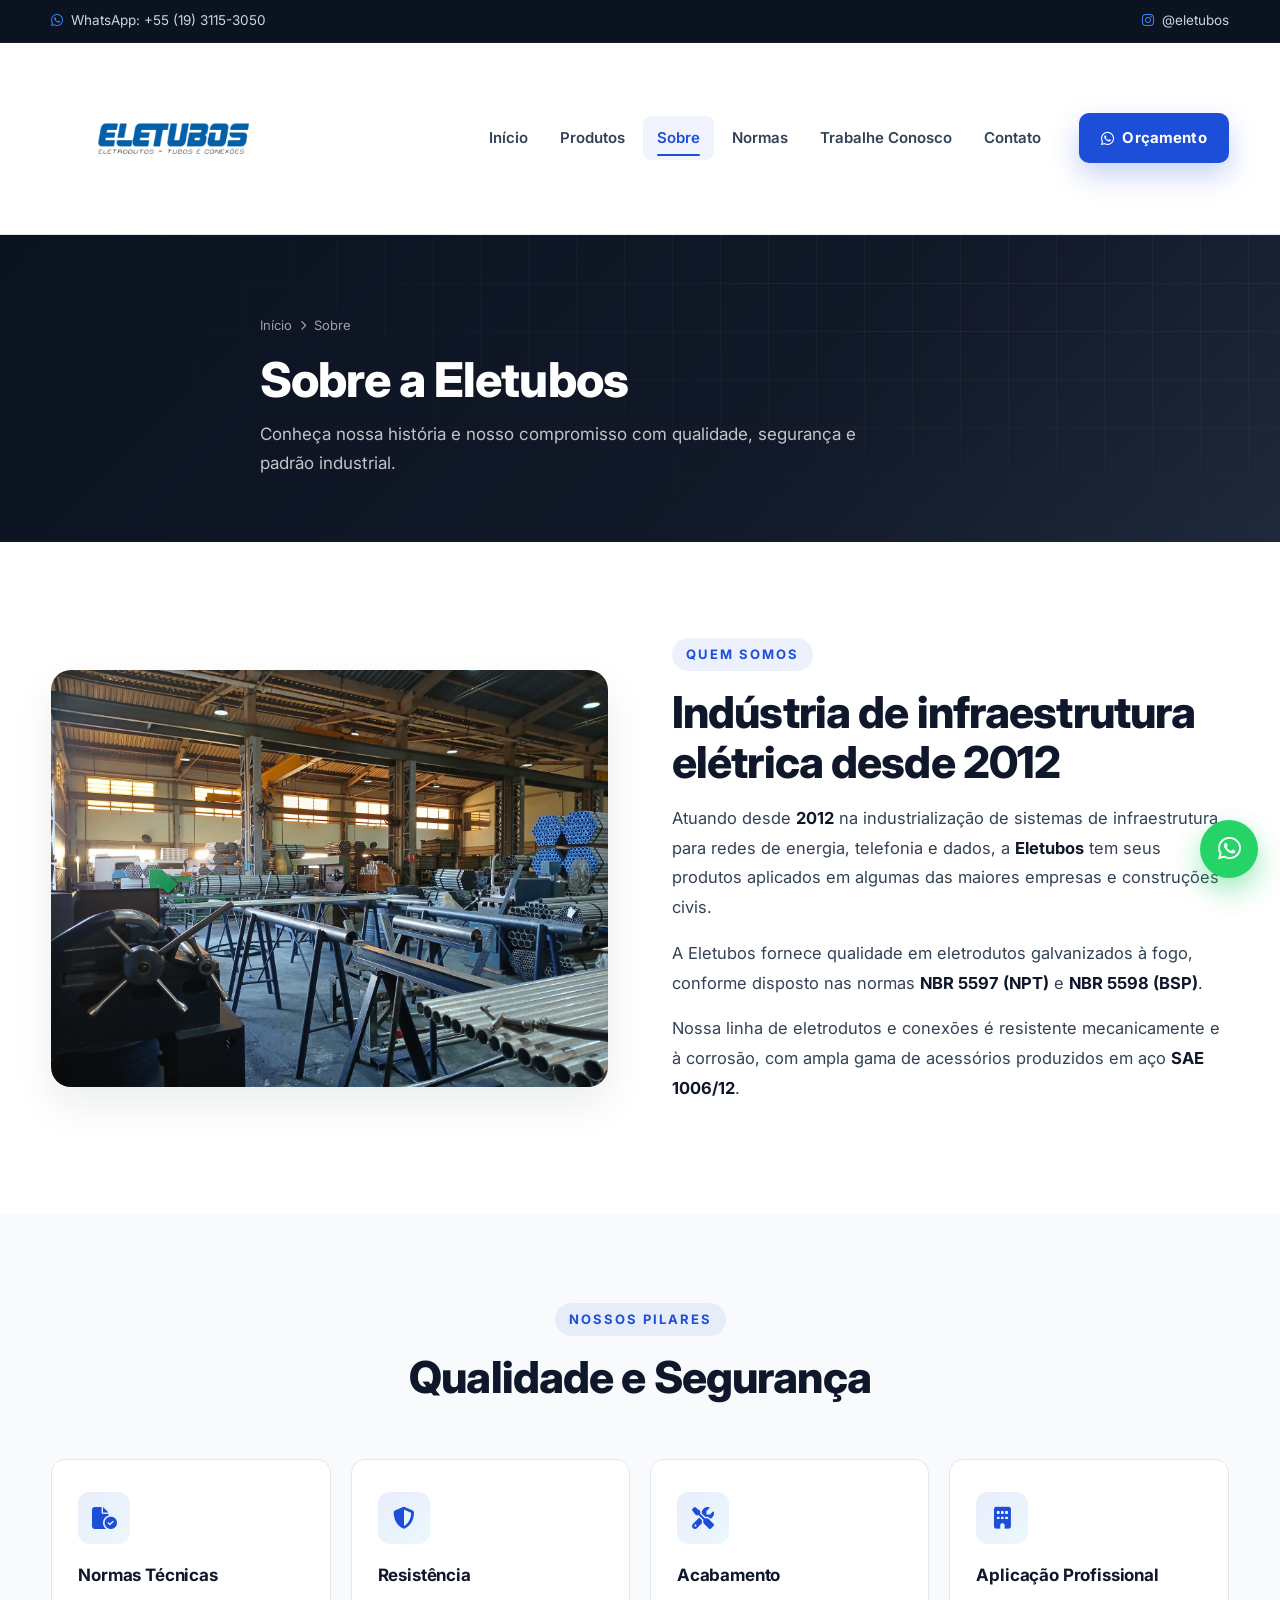
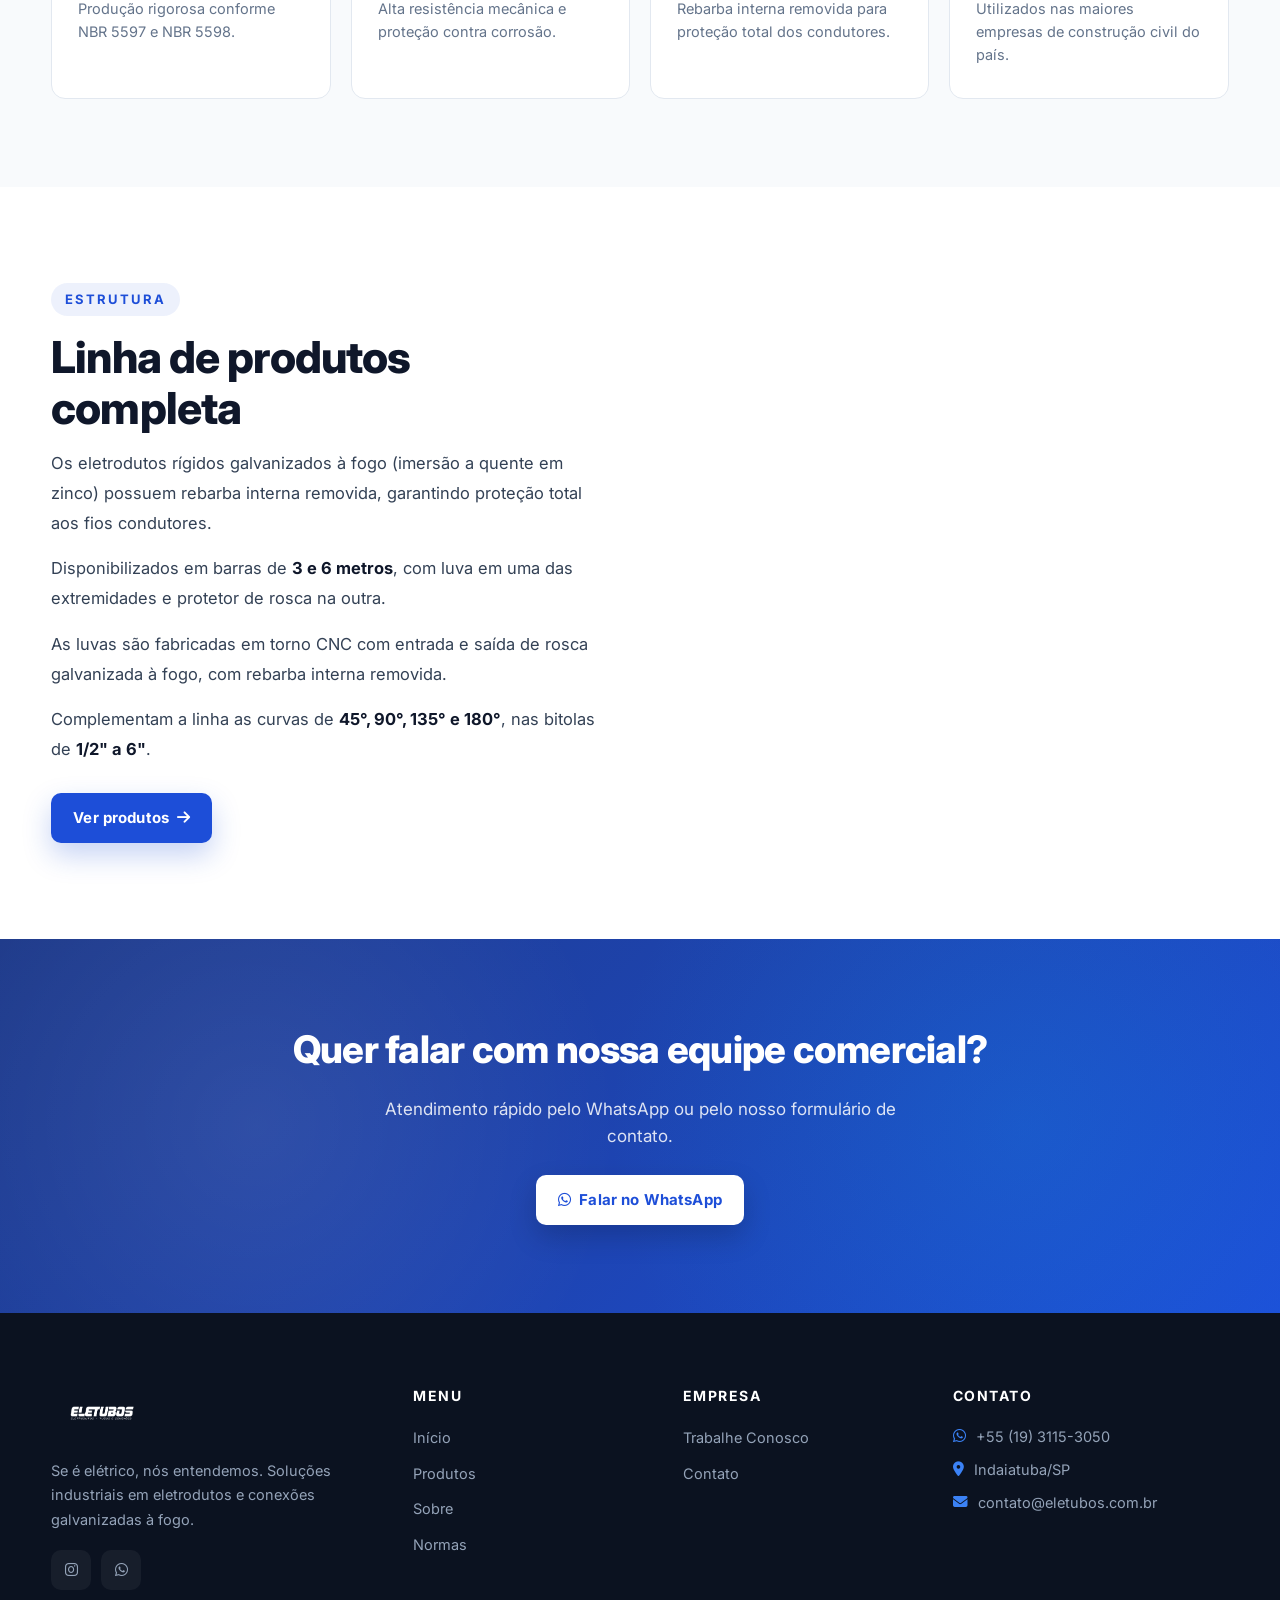
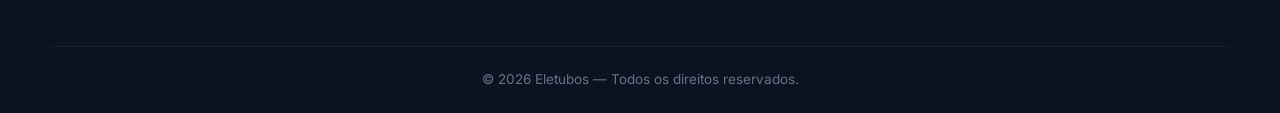
==== sobre.html @ e02f2dc3 "Add files via upload" ====
<!DOCTYPE html>
<html lang="pt-BR">
<head>
  <meta charset="UTF-8" />
  <meta name="viewport" content="width=device-width, initial-scale=1.0" />
  <title>Sobre | Eletubos</title>
  <meta name="description" content="Conheça a história da Eletubos, indústria de eletrodutos galvanizados à fogo desde 2012." />

  <link rel="stylesheet" href="css/style.css" />
  <link rel="stylesheet" href="https://cdnjs.cloudflare.com/ajax/libs/font-awesome/6.5.0/css/all.min.css" />
</head>
<body>

  <div class="top-bar">
    <div class="container top-bar-content">
      <p><i class="fa-brands fa-whatsapp"></i> WhatsApp: +55 (19) 3115-3050</p>
      <a href="https://www.instagram.com/eletubos/" target="_blank" rel="noopener">
        <i class="fa-brands fa-instagram"></i> @eletubos
      </a>
    </div>
  </div>

  <header class="header">
    <div class="container header-content">
      <a href="index.html" class="logo"><img src="img/logo.png" alt="Logo Eletubos" /></a>
      <nav class="nav" id="navMenu">
        <a href="index.html">Início</a>
        <a href="produtos.html">Produtos</a>
        <a href="sobre.html">Sobre</a>
        <a href="normas.html">Normas</a>
        <a href="trabalhe-conosco.html">Trabalhe Conosco</a>
        <a href="contato.html">Contato</a>
      </nav>
      <a class="btn btn-primary header-cta" href="https://wa.me/551931153050" target="_blank" rel="noopener">
        <i class="fa-brands fa-whatsapp"></i> Orçamento
      </a>
      <button class="menu-btn" id="menuBtn" aria-label="Abrir menu">
        <i class="fa-solid fa-bars"></i>
      </button>
    </div>
  </header>

  <section class="page-hero">
    <div class="container page-hero-content">
      <div class="breadcrumb">
        <a href="index.html">Início</a>
        <i class="fa-solid fa-chevron-right" style="font-size:10px;"></i>
        <span>Sobre</span>
      </div>
      <h1>Sobre a Eletubos</h1>
      <p>Conheça nossa história e nosso compromisso com qualidade, segurança e padrão industrial.</p>
    </div>
  </section>

  <section class="about">
    <div class="container">
      <div class="about-content">
        <div class="about-image fade-in">
          <img src="img/sobre.jpg" alt="Eletubos - Indústria de eletrodutos galvanizados" />
        </div>

        <div class="about-text fade-in">
          <span class="section-eyebrow">Quem somos</span>
          <h2 class="section-title">Indústria de infraestrutura elétrica desde 2012</h2>

          <p>
            Atuando desde <strong>2012</strong> na industrialização de sistemas de infraestrutura
            para redes de energia, telefonia e dados, a <strong>Eletubos</strong> tem seus produtos
            aplicados em algumas das maiores empresas e construções civis.
          </p>

          <p>
            A Eletubos fornece qualidade em eletrodutos galvanizados à fogo, conforme disposto
            nas normas <strong>NBR 5597 (NPT)</strong> e <strong>NBR 5598 (BSP)</strong>.
          </p>

          <p>
            Nossa linha de eletrodutos e conexões é resistente mecanicamente e à corrosão, com
            ampla gama de acessórios produzidos em aço <strong>SAE 1006/12</strong>.
          </p>
        </div>
      </div>
    </div>
  </section>

  <section class="features" style="background: var(--bg-soft);">
    <div class="container">
      <div class="section-header fade-in">
        <span class="section-eyebrow">Nossos pilares</span>
        <h2 class="section-title">Qualidade e Segurança</h2>
      </div>

      <div class="features-grid">
        <div class="feature-card fade-in">
          <div class="feature-icon"><i class="fa-solid fa-file-circle-check"></i></div>
          <h3>Normas Técnicas</h3>
          <p>Produção rigorosa conforme NBR 5597 e NBR 5598.</p>
        </div>
        <div class="feature-card fade-in">
          <div class="feature-icon"><i class="fa-solid fa-shield-halved"></i></div>
          <h3>Resistência</h3>
          <p>Alta resistência mecânica e proteção contra corrosão.</p>
        </div>
        <div class="feature-card fade-in">
          <div class="feature-icon"><i class="fa-solid fa-screwdriver-wrench"></i></div>
          <h3>Acabamento</h3>
          <p>Rebarba interna removida para proteção total dos condutores.</p>
        </div>
        <div class="feature-card fade-in">
          <div class="feature-icon"><i class="fa-solid fa-building"></i></div>
          <h3>Aplicação Profissional</h3>
          <p>Utilizados nas maiores empresas de construção civil do país.</p>
        </div>
      </div>
    </div>
  </section>

  <section class="about">
    <div class="container">
      <div class="about-content reverse-mobile">
        <div class="about-text fade-in">
          <span class="section-eyebrow">Estrutura</span>
          <h2 class="section-title">Linha de produtos completa</h2>

          <p>
            Os eletrodutos rígidos galvanizados à fogo (imersão a quente em zinco) possuem
            rebarba interna removida, garantindo proteção total aos fios condutores.
          </p>

          <p>
            Disponibilizados em barras de <strong>3 e 6 metros</strong>, com luva em uma das
            extremidades e protetor de rosca na outra.
          </p>

          <p>
            As luvas são fabricadas em torno CNC com entrada e saída de rosca galvanizada à fogo,
            com rebarba interna removida.
          </p>

          <p>
            Complementam a linha as curvas de <strong>45°, 90°, 135° e 180°</strong>,
            nas bitolas de <strong>1/2" a 6"</strong>.
          </p>

          <a href="produtos.html" class="btn btn-primary">
            Ver produtos <i class="fa-solid fa-arrow-right"></i>
          </a>
        </div>

      </div>
    </div>
  </section>

  <section class="cta">
    <div class="container cta-content">
      <h2>Quer falar com nossa equipe comercial?</h2>
      <p>Atendimento rápido pelo WhatsApp ou pelo nosso formulário de contato.</p>
      <div class="cta-buttons">
        <a href="https://wa.me/551931153050" target="_blank" rel="noopener" class="btn btn-light">
          <i class="fa-brands fa-whatsapp"></i> Falar no WhatsApp
        </a>
      </div>
    </div>
  </section>

  <footer class="footer">
    <div class="container">
      <div class="footer-grid">
        <div class="footer-brand">
          <img src="img/logo.png" alt="Eletubos" class="footer-logo" />
          <p>Se é elétrico, nós entendemos. Soluções industriais em eletrodutos e conexões galvanizadas à fogo.</p>
          <div class="footer-socials">
            <a href="https://www.instagram.com/eletubos/" target="_blank" rel="noopener" aria-label="Instagram"><i class="fa-brands fa-instagram"></i></a>
            <a href="https://wa.me/551931153050" target="_blank" rel="noopener" aria-label="WhatsApp"><i class="fa-brands fa-whatsapp"></i></a>
          </div>
        </div>
        <div>
          <h3>Menu</h3>
          <ul>
            <li><a href="index.html">Início</a></li>
            <li><a href="produtos.html">Produtos</a></li>
            <li><a href="sobre.html">Sobre</a></li>
            <li><a href="normas.html">Normas</a></li>
          </ul>
        </div>
        <div>
          <h3>Empresa</h3>
          <ul>
            <li><a href="trabalhe-conosco.html">Trabalhe Conosco</a></li>
            <li><a href="contato.html">Contato</a></li>
          </ul>
        </div>
        <div>
          <h3>Contato</h3>
          <ul class="footer-contact-list">
            <li><i class="fa-brands fa-whatsapp"></i> +55 (19) 3115-3050</li>
            <li><i class="fa-solid fa-location-dot"></i> Indaiatuba/SP</li>
            <li><i class="fa-solid fa-envelope"></i> contato@eletubos.com.br</li>
          </ul>
        </div>
      </div>
      <div class="footer-bottom">© 2026 Eletubos — Todos os direitos reservados.</div>
    </div>
  </footer>

  <a href="https://wa.me/551931153050" target="_blank" rel="noopener" class="whatsapp-float" aria-label="WhatsApp">
    <i class="fa-brands fa-whatsapp"></i>
  </a>

  <script src="js/script.js"></script>
</body>
</html>
---- css/style.css ----
/* ===========================================================
   ELETUBOS — Industrial Moderno
   Paleta: azul profundo + cinza escuro + branco off
   Tipografia: Inter (limpa, moderna, industrial)
=========================================================== */

@import url("https://fonts.googleapis.com/css2?family=Inter:wght@400;500;600;700;800;900&display=swap");

/* ====== RESET ====== */
*,
*::before,
*::after {
  margin: 0;
  padding: 0;
  box-sizing: border-box;
}

html {
  scroll-behavior: smooth;
  -webkit-text-size-adjust: 100%;
}

body {
  font-family: "Inter", -apple-system, BlinkMacSystemFont, "Segoe UI", sans-serif;
  background: var(--bg);
  color: var(--text);
  line-height: 1.6;
  -webkit-font-smoothing: antialiased;
  -moz-osx-font-smoothing: grayscale;
}

img {
  max-width: 100%;
  display: block;
}

a {
  text-decoration: none;
  color: inherit;
}

button {
  font-family: inherit;
  cursor: pointer;
  border: none;
  background: none;
}

ul {
  list-style: none;
}

/* ====== TOKENS ====== */
:root {
  /* Cores base */
  --primary: #1d4ed8;          /* azul industrial */
  --primary-dark: #1e3a8a;
  --primary-light: #3b82f6;
  --accent: #0ea5e9;

  --bg: #ffffff;
  --bg-soft: #f8fafc;
  --bg-muted: #f1f5f9;
  --surface: #ffffff;

  --text: #0f172a;             /* cinza-escuro quase preto */
  --text-soft: #334155;
  --text-muted: #64748b;

  --dark: #0b1220;             /* topo escuro */
  --dark-2: #111827;

  --border: #e2e8f0;
  --border-strong: #cbd5e1;

  /* Sombras */
  --shadow-sm: 0 1px 2px rgba(15, 23, 42, 0.04);
  --shadow-md: 0 4px 16px rgba(15, 23, 42, 0.06);
  --shadow-lg: 0 18px 40px rgba(15, 23, 42, 0.08);
  --shadow-primary: 0 12px 28px rgba(29, 78, 216, 0.25);

  /* Layout */
  --radius: 14px;
  --radius-sm: 10px;
  --radius-lg: 20px;
  --container: 1200px;
  --header-h: 88px;

  /* Transições */
  --t: 0.25s cubic-bezier(0.4, 0, 0.2, 1);
}

/* ====== UTIL ====== */
.container {
  width: min(92%, var(--container));
  margin-inline: auto;
}

.section {
  padding: 96px 0;
}

.section-tight {
  padding: 64px 0;
}

.section-eyebrow {
  display: inline-block;
  font-size: 13px;
  font-weight: 700;
  letter-spacing: 2px;
  text-transform: uppercase;
  color: var(--primary);
  background: rgba(29, 78, 216, 0.08);
  padding: 6px 14px;
  border-radius: 999px;
  margin-bottom: 16px;
}

.section-title {
  font-size: clamp(28px, 4vw, 44px);
  font-weight: 800;
  letter-spacing: -0.02em;
  line-height: 1.15;
  color: var(--text);
  margin-bottom: 16px;
}

.section-subtitle {
  font-size: 17px;
  color: var(--text-muted);
  max-width: 640px;
  line-height: 1.7;
}

.section-header {
  text-align: center;
  margin-bottom: 56px;
}

.section-header .section-subtitle {
  margin: 0 auto;
}

/* ====== TOP BAR ====== */
.top-bar {
  background: var(--dark);
  color: #cbd5e1;
  font-size: 13.5px;
  border-bottom: 1px solid rgba(255, 255, 255, 0.05);
}

.top-bar-content {
  display: flex;
  justify-content: space-between;
  align-items: center;
  padding: 10px 0;
  gap: 16px;
  flex-wrap: wrap;
}

.top-bar p,
.top-bar a {
  display: inline-flex;
  align-items: center;
  gap: 8px;
  transition: color var(--t);
}

.top-bar a:hover {
  color: #fff;
}

.top-bar i {
  color: var(--primary-light);
}

/* ====== HEADER ====== */
.header {
  position: sticky;
  top: 0;
  z-index: 100;
  background: rgba(255, 255, 255, 0.92);
  backdrop-filter: saturate(180%) blur(14px);
  -webkit-backdrop-filter: saturate(180%) blur(14px);
  border-bottom: 1px solid var(--border);
  transition: padding var(--t), box-shadow var(--t);
}

.header-content {
  display: flex;
  align-items: center;
  justify-content: space-between;
  padding: 28px 0;
  gap: 24px;
  transition: padding var(--t);
}

.logo {
  flex-shrink: 0;
}

.logo img {
  width: 230px;
  height: auto;
  max-width: 100%;
  object-fit: contain;
}

.nav {
  display: flex;
  gap: 4px;
  margin-left: auto;
}

.nav a {
  position: relative;
  font-weight: 600;
  font-size: 15px;
  color: var(--text-soft);
  padding: 10px 14px;
  border-radius: 8px;
  transition: color var(--t), background var(--t);
}

.nav a:hover,
.nav a.active {
  color: var(--primary);
  background: rgba(29, 78, 216, 0.06);
}

.nav a.active::after {
  content: "";
  position: absolute;
  left: 14px;
  right: 14px;
  bottom: 4px;
  height: 2px;
  background: var(--primary);
  border-radius: 2px;
}

.header-cta {
  display: inline-flex;
}

.menu-btn {
  display: none;
  width: 44px;
  height: 44px;
  align-items: center;
  justify-content: center;
  border: 1.5px solid var(--border-strong);
  border-radius: 10px;
  color: var(--text);
  font-size: 18px;
  background: #fff;
  transition: border-color var(--t), color var(--t), background var(--t);
}

.menu-btn:hover {
  border-color: var(--primary);
  color: var(--primary);
  background: rgba(29, 78, 216, 0.04);
}

.header.shrink {
  box-shadow: var(--shadow-sm);
}

.header.shrink .header-content {
  padding: 18px 0;
}

.header.shrink .logo img {
  width: 190px;
  height: auto;
}

/* ====== BOTÕES ====== */
.btn {
  display: inline-flex;
  align-items: center;
  justify-content: center;
  gap: 8px;
  padding: 13px 22px;
  border-radius: 10px;
  font-weight: 700;
  font-size: 15px;
  letter-spacing: 0.01em;
  transition: transform var(--t), background var(--t), box-shadow var(--t),
    color var(--t), border-color var(--t);
  white-space: nowrap;
}

.btn-primary {
  background: var(--primary);
  color: #fff;
  box-shadow: var(--shadow-primary);
}

.btn-primary:hover {
  background: var(--primary-dark);
  transform: translateY(-2px);
  box-shadow: 0 16px 32px rgba(29, 78, 216, 0.3);
}

.btn-outline {
  background: transparent;
  color: var(--text);
  border: 1.5px solid var(--border-strong);
}

.btn-outline:hover {
  border-color: var(--primary);
  color: var(--primary);
  transform: translateY(-2px);
}

.btn-light {
  background: #fff;
  color: var(--primary);
  box-shadow: 0 12px 28px rgba(0, 0, 0, 0.18);
}

.btn-light:hover {
  background: #f1f5f9;
  transform: translateY(-2px);
}

.btn-block {
  width: 100%;
}

/* ====== HERO ====== */
.hero {
  position: relative;
  padding: 96px 0 110px;
  background:
    radial-gradient(1200px 500px at 100% 0%, rgba(29, 78, 216, 0.08), transparent 60%),
    radial-gradient(900px 400px at 0% 100%, rgba(14, 165, 233, 0.06), transparent 60%),
    linear-gradient(180deg, #fafbfd 0%, #ffffff 100%);
  overflow: hidden;
}

.hero::before {
  content: "";
  position: absolute;
  inset: 0;
  background-image:
    linear-gradient(rgba(15, 23, 42, 0.04) 1px, transparent 1px),
    linear-gradient(90deg, rgba(15, 23, 42, 0.04) 1px, transparent 1px);
  background-size: 48px 48px;
  mask-image: radial-gradient(ellipse at center, #000 30%, transparent 75%);
  pointer-events: none;
}

.hero-content {
  position: relative;
  display: grid;
  grid-template-columns: 1.05fr 0.95fr;
  gap: 64px;
  align-items: center;
}

.hero-badge {
  display: inline-flex;
  align-items: center;
  gap: 8px;
  background: #fff;
  border: 1px solid var(--border);
  padding: 8px 14px;
  border-radius: 999px;
  font-size: 13px;
  font-weight: 600;
  color: var(--text-soft);
  box-shadow: var(--shadow-sm);
  margin-bottom: 22px;
}

.hero-badge i {
  color: var(--primary);
}

.hero-text h1 {
  font-size: clamp(36px, 5.5vw, 60px);
  font-weight: 900;
  line-height: 1.05;
  letter-spacing: -0.025em;
  color: var(--text);
  margin-bottom: 18px;
}

.hero-text h1 .highlight {
  color: var(--primary);
  position: relative;
  white-space: nowrap;
}

.hero-text p {
  font-size: 18px;
  color: var(--text-muted);
  max-width: 540px;
  margin-bottom: 32px;
  line-height: 1.7;
}

.hero-buttons {
  display: flex;
  gap: 12px;
  flex-wrap: wrap;
  margin-bottom: 36px;
}

.hero-stats {
  display: flex;
  gap: 36px;
  flex-wrap: wrap;
  padding-top: 24px;
  border-top: 1px solid var(--border);
}

.hero-stats .stat {
  display: flex;
  flex-direction: column;
}

.hero-stats .stat strong {
  font-size: 28px;
  font-weight: 800;
  color: var(--text);
  letter-spacing: -0.02em;
}

.hero-stats .stat span {
  font-size: 13px;
  color: var(--text-muted);
  margin-top: 2px;
}

.hero-image {
  position: relative;
}

.hero-image img {
  width: 100%;
  height: auto;
  border-radius: var(--radius-lg);
  box-shadow: var(--shadow-lg);
  object-fit: contain;
}

.hero-image .floating-card {
  position: absolute;
  bottom: -22px;
  left: -22px;
  background: #fff;
  border: 1px solid var(--border);
  border-radius: var(--radius);
  padding: 16px 20px;
  display: flex;
  align-items: center;
  gap: 14px;
  box-shadow: var(--shadow-lg);
}

.hero-image .floating-card i {
  width: 44px;
  height: 44px;
  display: grid;
  place-items: center;
  background: rgba(29, 78, 216, 0.08);
  color: var(--primary);
  border-radius: 10px;
  font-size: 18px;
}

.hero-image .floating-card div strong {
  display: block;
  font-size: 14px;
  color: var(--text);
}

.hero-image .floating-card div span {
  font-size: 12px;
  color: var(--text-muted);
}

/* ====== PAGE HERO (interno) ====== */
.page-hero {
  position: relative;
  padding: 80px 0 64px;
  background: linear-gradient(135deg, var(--dark) 0%, var(--dark-2) 60%, #1e293b 100%);
  color: #fff;
  overflow: hidden;
}

.page-hero::before {
  content: "";
  position: absolute;
  inset: 0;
  background-image:
    linear-gradient(rgba(255, 255, 255, 0.04) 1px, transparent 1px),
    linear-gradient(90deg, rgba(255, 255, 255, 0.04) 1px, transparent 1px);
  background-size: 48px 48px;
  mask-image: radial-gradient(ellipse at top right, #000 30%, transparent 75%);
}

.page-hero-content {
  position: relative;
  max-width: 760px;
}

.page-hero .breadcrumb {
  display: flex;
  align-items: center;
  gap: 8px;
  font-size: 13px;
  color: rgba(255, 255, 255, 0.6);
  margin-bottom: 18px;
}

.page-hero .breadcrumb a:hover {
  color: #fff;
}

.page-hero h1 {
  font-size: clamp(32px, 5vw, 48px);
  font-weight: 800;
  letter-spacing: -0.02em;
  line-height: 1.1;
  margin-bottom: 14px;
}

.page-hero p {
  font-size: 17px;
  color: rgba(255, 255, 255, 0.75);
  line-height: 1.7;
  max-width: 620px;
}

/* ====== FEATURES ====== */
.features {
  padding: 88px 0;
  background: var(--bg);
}

.features-grid {
  display: grid;
  grid-template-columns: repeat(4, 1fr);
  gap: 20px;
}

.feature-card {
  position: relative;
  padding: 32px 26px;
  background: var(--surface);
  border: 1px solid var(--border);
  border-radius: var(--radius);
  transition: transform var(--t), box-shadow var(--t), border-color var(--t);
}

.feature-card:hover {
  transform: translateY(-6px);
  border-color: rgba(29, 78, 216, 0.25);
  box-shadow: var(--shadow-lg);
}

.feature-icon {
  display: inline-grid;
  place-items: center;
  width: 52px;
  height: 52px;
  background: linear-gradient(135deg, rgba(29, 78, 216, 0.1), rgba(14, 165, 233, 0.08));
  color: var(--primary);
  border-radius: 12px;
  font-size: 22px;
  margin-bottom: 18px;
}

.feature-card h3 {
  font-size: 17px;
  font-weight: 700;
  color: var(--text);
  margin-bottom: 8px;
  letter-spacing: -0.01em;
}

.feature-card p {
  font-size: 14.5px;
  color: var(--text-muted);
  line-height: 1.6;
}

/* ====== PRODUTOS ====== */
.products {
  padding: 96px 0;
  background: var(--bg-soft);
}

.products-grid {
  display: grid;
  grid-template-columns: repeat(3, 1fr);
  gap: 24px;
}

.products-grid--single {
  grid-template-columns: minmax(0, 480px);
  justify-content: center;
}

.product-card {
  background: #fff;
  border: 1px solid var(--border);
  border-radius: var(--radius);
  overflow: hidden;
  transition: transform var(--t), box-shadow var(--t), border-color var(--t);
}

.product-card:hover {
  transform: translateY(-6px);
  border-color: rgba(29, 78, 216, 0.25);
  box-shadow: var(--shadow-lg);
}

.product-card .product-img {
  aspect-ratio: 16 / 11;
  overflow: hidden;
  background: var(--bg-muted);
}

.product-card .product-img img {
  width: 100%;
  height: 100%;
  object-fit: cover;
  transition: transform 0.5s ease;
}

.product-card:hover .product-img img {
  transform: scale(1.05);
}

.product-card .product-body {
  padding: 24px;
}

.product-card .product-tag {
  display: inline-flex;
  align-items: center;
  gap: 6px;
  font-size: 12px;
  font-weight: 600;
  color: var(--primary);
  text-transform: uppercase;
  letter-spacing: 1.2px;
  margin-bottom: 8px;
}

.product-card h3 {
  font-size: 20px;
  font-weight: 700;
  color: var(--text);
  margin-bottom: 8px;
  letter-spacing: -0.01em;
}

.product-card p {
  font-size: 15px;
  color: var(--text-muted);
  line-height: 1.65;
  margin-bottom: 16px;
}

.product-card .product-link {
  display: inline-flex;
  align-items: center;
  gap: 6px;
  font-size: 14px;
  font-weight: 600;
  color: var(--primary);
  transition: gap var(--t);
}

.product-card .product-link:hover {
  gap: 10px;
}

/* ====== SOBRE ====== */
.about {
  padding: 96px 0;
  background: #fff;
}

.about-content {
  display: grid;
  grid-template-columns: 1fr 1fr;
  gap: 64px;
  align-items: center;
}

.about-image {
  position: relative;
}

.about-image img,
.about-image .img-placeholder {
  width: 100%;
  border-radius: var(--radius-lg);
  box-shadow: var(--shadow-lg);
  aspect-ratio: 4 / 3;
  object-fit: cover;
}

.about-text p {
  font-size: 16.5px;
  color: var(--text-soft);
  line-height: 1.8;
  margin-bottom: 16px;
}

.about-text p strong {
  color: var(--text);
}

.about-text .btn {
  margin-top: 12px;
}

/* lista com check */
.check-list {
  display: grid;
  gap: 12px;
  margin: 22px 0 28px;
}

.check-list li {
  display: flex;
  align-items: flex-start;
  gap: 12px;
  font-size: 15.5px;
  color: var(--text-soft);
}

.check-list li i {
  flex-shrink: 0;
  width: 22px;
  height: 22px;
  display: grid;
  place-items: center;
  background: rgba(29, 78, 216, 0.1);
  color: var(--primary);
  border-radius: 50%;
  font-size: 11px;
  margin-top: 3px;
}

/* ====== STANDARDS ====== */
.standards {
  padding: 96px 0;
  background: var(--bg-soft);
}

.standards-grid {
  display: grid;
  grid-template-columns: repeat(2, 1fr);
  gap: 24px;
}

.standard-card {
  background: #fff;
  border: 1px solid var(--border);
  border-radius: var(--radius);
  padding: 36px;
  transition: transform var(--t), box-shadow var(--t), border-color var(--t);
}

.standard-card:hover {
  transform: translateY(-6px);
  border-color: rgba(29, 78, 216, 0.25);
  box-shadow: var(--shadow-lg);
}

.standard-card .standard-tag {
  display: inline-flex;
  align-items: center;
  gap: 6px;
  background: rgba(29, 78, 216, 0.08);
  color: var(--primary);
  font-size: 12px;
  font-weight: 700;
  letter-spacing: 1.5px;
  text-transform: uppercase;
  padding: 5px 12px;
  border-radius: 999px;
  margin-bottom: 14px;
}

.standard-card h3 {
  font-size: 26px;
  font-weight: 800;
  color: var(--text);
  letter-spacing: -0.02em;
  margin-bottom: 10px;
}

.standard-card p {
  font-size: 15.5px;
  color: var(--text-muted);
  line-height: 1.7;
}

/* ====== CTA ====== */
.cta {
  position: relative;
  padding: 88px 0;
  background: linear-gradient(135deg, var(--primary-dark) 0%, var(--primary) 100%);
  color: #fff;
  overflow: hidden;
}

.cta::before {
  content: "";
  position: absolute;
  inset: 0;
  background-image:
    radial-gradient(circle at 20% 50%, rgba(255, 255, 255, 0.08), transparent 35%),
    radial-gradient(circle at 80% 50%, rgba(14, 165, 233, 0.18), transparent 40%);
  pointer-events: none;
}

.cta-content {
  position: relative;
  text-align: center;
  display: flex;
  flex-direction: column;
  align-items: center;
  gap: 24px;
}

.cta-content h2 {
  font-size: clamp(26px, 4vw, 38px);
  font-weight: 800;
  letter-spacing: -0.02em;
  line-height: 1.2;
  max-width: 720px;
}

.cta-content p {
  font-size: 17px;
  color: rgba(255, 255, 255, 0.85);
  max-width: 560px;
}

.cta-buttons {
  display: flex;
  gap: 12px;
  flex-wrap: wrap;
  justify-content: center;
}

/* ====== FORMULÁRIO ====== */
.form-card {
  background: #fff;
  border: 1px solid var(--border);
  border-radius: var(--radius);
  padding: 36px;
  box-shadow: var(--shadow-md);
}

.form-card h2 {
  font-size: 24px;
  font-weight: 700;
  color: var(--text);
  margin-bottom: 6px;
  letter-spacing: -0.01em;
}

.form-card .form-sub {
  font-size: 14.5px;
  color: var(--text-muted);
  margin-bottom: 22px;
}

.form-group {
  margin-bottom: 14px;
}

.form-group label {
  display: block;
  font-size: 13px;
  font-weight: 600;
  color: var(--text-soft);
  margin-bottom: 6px;
}

form input,
form textarea {
  width: 100%;
  padding: 13px 14px;
  border-radius: 10px;
  border: 1px solid var(--border-strong);
  font-size: 15px;
  font-family: inherit;
  background: #fff;
  color: var(--text);
  outline: none;
  transition: border-color var(--t), box-shadow var(--t);
}

form input:focus,
form textarea:focus {
  border-color: var(--primary);
  box-shadow: 0 0 0 4px rgba(29, 78, 216, 0.12);
}

form textarea {
  resize: vertical;
  min-height: 120px;
}

.form-note {
  margin-top: 12px;
  font-size: 12.5px;
  color: var(--text-muted);
}

/* Contato grid */
.contact-grid {
  display: grid;
  grid-template-columns: 1fr 1.1fr;
  gap: 40px;
  align-items: start;
}

.contact-info {
  display: grid;
  gap: 16px;
}

.contact-item {
  display: flex;
  align-items: flex-start;
  gap: 14px;
  padding: 18px;
  background: #fff;
  border: 1px solid var(--border);
  border-radius: var(--radius-sm);
  transition: border-color var(--t), transform var(--t);
}

.contact-item:hover {
  border-color: var(--primary);
  transform: translateY(-2px);
}

.contact-item i {
  width: 42px;
  height: 42px;
  display: grid;
  place-items: center;
  background: rgba(29, 78, 216, 0.08);
  color: var(--primary);
  border-radius: 10px;
  font-size: 16px;
  flex-shrink: 0;
}

.contact-item .contact-label {
  font-size: 12px;
  font-weight: 600;
  text-transform: uppercase;
  letter-spacing: 1px;
  color: var(--text-muted);
  margin-bottom: 2px;
}

.contact-item .contact-value {
  font-size: 15px;
  font-weight: 600;
  color: var(--text);
  word-break: break-word;
}

/* ====== PLACEHOLDER DE IMAGEM ====== */
.img-placeholder {
  position: relative;
  width: 100%;
  aspect-ratio: 4 / 3;
  background:
    repeating-linear-gradient(
      45deg,
      #eef2f7 0,
      #eef2f7 14px,
      #e2e8f0 14px,
      #e2e8f0 28px
    );
  border-radius: var(--radius-lg);
  display: grid;
  place-items: center;
  color: var(--text-muted);
  font-size: 14px;
  font-weight: 600;
  border: 1px dashed var(--border-strong);
  box-shadow: var(--shadow-md);
}

.img-placeholder::before {
  content: "\f03e";
  font-family: "Font Awesome 6 Free";
  font-weight: 900;
  font-size: 32px;
  display: block;
  margin-bottom: 8px;
  color: var(--border-strong);
}

.img-placeholder span {
  display: block;
  text-align: center;
  padding: 0 16px;
}

.img-placeholder.small {
  aspect-ratio: 16 / 11;
  border-radius: var(--radius-sm);
  font-size: 12px;
}

.img-placeholder.small::before {
  font-size: 22px;
  margin-bottom: 4px;
}

/* ====== FOOTER ====== */
.footer {
  background: var(--dark);
  color: #cbd5e1;
  padding: 72px 0 0;
}

.footer-grid {
  display: grid;
  grid-template-columns: 1.4fr 1fr 1fr 1.2fr;
  gap: 40px;
  padding-bottom: 56px;
}

.footer-brand .footer-logo {
  height: 56px;
  margin-bottom: 18px;
  filter: brightness(0) invert(1);
}

.footer-brand p {
  font-size: 14.5px;
  color: #94a3b8;
  line-height: 1.7;
  margin-bottom: 18px;
  max-width: 280px;
}

.footer-socials {
  display: flex;
  gap: 10px;
}

.footer-socials a {
  width: 40px;
  height: 40px;
  display: grid;
  place-items: center;
  background: rgba(255, 255, 255, 0.05);
  border-radius: 10px;
  color: #cbd5e1;
  transition: background var(--t), color var(--t), transform var(--t);
}

.footer-socials a:hover {
  background: var(--primary);
  color: #fff;
  transform: translateY(-2px);
}

.footer h3 {
  font-size: 14px;
  font-weight: 700;
  color: #fff;
  text-transform: uppercase;
  letter-spacing: 1.5px;
  margin-bottom: 18px;
}

.footer ul,
.footer-col-links {
  display: grid;
  gap: 10px;
}

.footer a {
  font-size: 14.5px;
  color: #94a3b8;
  transition: color var(--t);
}

.footer a:hover {
  color: #fff;
}

.footer-contact-list {
  display: grid;
  gap: 12px;
}

.footer-contact-list li {
  display: flex;
  align-items: flex-start;
  gap: 10px;
  font-size: 14.5px;
  color: #94a3b8;
}

.footer-contact-list i {
  color: var(--primary-light);
  margin-top: 4px;
}

.footer-bottom {
  border-top: 1px solid rgba(255, 255, 255, 0.06);
  padding: 22px 0;
  text-align: center;
  font-size: 13.5px;
  color: #64748b;
}

/* ====== WHATSAPP FLOAT ====== */
.whatsapp-float {
  position: fixed;
  right: 22px;
  bottom: 22px;
  z-index: 90;
  width: 58px;
  height: 58px;
  display: grid;
  place-items: center;
  background: #25d366;
  color: #fff;
  border-radius: 50%;
  font-size: 26px;
  box-shadow: 0 12px 28px rgba(37, 211, 102, 0.45);
  transition: transform var(--t), box-shadow var(--t);
  animation: pulse 2.5s ease-in-out infinite;
}

.whatsapp-float:hover {
  transform: scale(1.08);
}

@keyframes pulse {
  0%, 100% {
    box-shadow: 0 12px 28px rgba(37, 211, 102, 0.45),
                0 0 0 0 rgba(37, 211, 102, 0.5);
  }
  50% {
    box-shadow: 0 12px 28px rgba(37, 211, 102, 0.45),
                0 0 0 14px rgba(37, 211, 102, 0);
  }
}

/* ====== FADE-IN ====== */
.fade-in {
  opacity: 0;
  transform: translateY(20px);
  transition: opacity 0.7s ease, transform 0.7s ease;
}

.fade-in.show {
  opacity: 1;
  transform: translateY(0);
}

/* ====== JOB CARD (trabalhe conosco) ====== */
.job-card {
  max-width: 820px;
  margin: 0 auto;
  background: #fff;
  border: 1px solid var(--border);
  border-radius: var(--radius);
  padding: 40px;
  box-shadow: var(--shadow-md);
}

.job-card .job-header {
  display: flex;
  align-items: center;
  justify-content: space-between;
  flex-wrap: wrap;
  gap: 14px;
  padding-bottom: 22px;
  border-bottom: 1px solid var(--border);
  margin-bottom: 24px;
}

.job-card h3 {
  font-size: 24px;
  font-weight: 800;
  color: var(--text);
  letter-spacing: -0.01em;
}

.job-meta {
  display: flex;
  gap: 8px;
  flex-wrap: wrap;
}

.job-meta span {
  font-size: 12px;
  font-weight: 600;
  background: var(--bg-muted);
  color: var(--text-soft);
  padding: 5px 12px;
  border-radius: 999px;
}

.job-card h4 {
  font-size: 15px;
  font-weight: 700;
  color: var(--text);
  margin-top: 20px;
  margin-bottom: 12px;
}

.job-card ul {
  display: grid;
  gap: 10px;
}

.job-card ul li {
  display: flex;
  gap: 10px;
  font-size: 15px;
  color: var(--text-soft);
  line-height: 1.65;
}

.job-card ul li::before {
  content: "•";
  color: var(--primary);
  font-weight: 900;
  font-size: 18px;
  line-height: 1;
}

.job-card .job-footer {
  margin-top: 28px;
  padding-top: 24px;
  border-top: 1px solid var(--border);
  display: flex;
  align-items: center;
  justify-content: space-between;
  flex-wrap: wrap;
  gap: 16px;
}

.job-card .job-footer .job-email {
  font-size: 14.5px;
  color: var(--text-muted);
}

.job-card .job-footer .job-email strong {
  color: var(--text);
}

/* ====== MAPA ====== */
.map-section iframe {
  width: 100%;
  height: 420px;
  display: block;
  border: 0;
  filter: grayscale(0.2) contrast(1.05);
}

/* ====== RESPONSIVO ====== */
@media (max-width: 1024px) {
  .hero-content {
    grid-template-columns: 1fr;
    gap: 48px;
  }

  .hero-image {
    max-width: 540px;
    margin: 0 auto;
  }

  .features-grid {
    grid-template-columns: repeat(2, 1fr);
  }

  .products-grid {
    grid-template-columns: repeat(2, 1fr);
  }

  .about-content {
    grid-template-columns: 1fr;
    gap: 40px;
  }

  .about-content.reverse-mobile {
    direction: rtl;
  }

  .about-content.reverse-mobile > * {
    direction: ltr;
  }

  .footer-grid {
    grid-template-columns: 1fr 1fr;
  }

  .contact-grid {
    grid-template-columns: 1fr;
  }
}

@media (max-width: 980px) {
  .section,
  .features,
  .products,
  .about,
  .standards {
    padding: 64px 0;
  }

  .hero {
    padding: 64px 0 80px;
  }

  /* Nav mobile */
  .nav {
    position: absolute;
    top: 100%;
    left: 0;
    right: 0;
    flex-direction: column;
    gap: 4px;
    background: #fff;
    border-top: 1px solid var(--border);
    border-bottom: 1px solid var(--border);
    padding: 16px;
    box-shadow: var(--shadow-md);
    transform: translateY(-12px);
    opacity: 0;
    pointer-events: none;
    transition: transform var(--t), opacity var(--t);
  }

  .nav.active {
    transform: translateY(0);
    opacity: 1;
    pointer-events: auto;
  }

  .nav a {
    padding: 12px 14px;
    width: 100%;
  }

  .header-cta {
    display: none;
  }

  .menu-btn {
    display: inline-flex;
  }

  .products-grid,
  .features-grid,
  .standards-grid {
    grid-template-columns: 1fr;
  }

  .footer-grid {
    grid-template-columns: 1fr;
    gap: 32px;
  }

  .hero-image .floating-card {
    left: 12px;
    bottom: -16px;
    padding: 12px 14px;
  }

  .job-card {
    padding: 28px 22px;
  }
}

@media (max-width: 480px) {
  .hero-stats {
    gap: 24px;
  }

  .hero-stats .stat strong {
    font-size: 22px;
  }

  .top-bar {
    font-size: 12.5px;
  }
}

/* ====== LOGO MOBILE ====== */
@media (max-width: 980px) {
  .logo img {
    width: 170px;
    height: auto;
  }

  .header.shrink .logo img {
    width: 150px;
    height: auto;
  }
}

/* ====== AJUSTE LOGO (FIX FINAL) ====== */
.logo {
  flex-shrink: 0;
}

.logo img {
  width: 240px;
  height: auto;
  max-width: 100%;
  object-fit: contain;
}

.header.shrink .logo img {
  width: 200px;
  height: auto;
}

@media (max-width: 980px) {
  .logo img {
    width: 170px;
    height: auto;
  }

  .header.shrink .logo img {
    width: 150px;
    height: auto;
  }
}
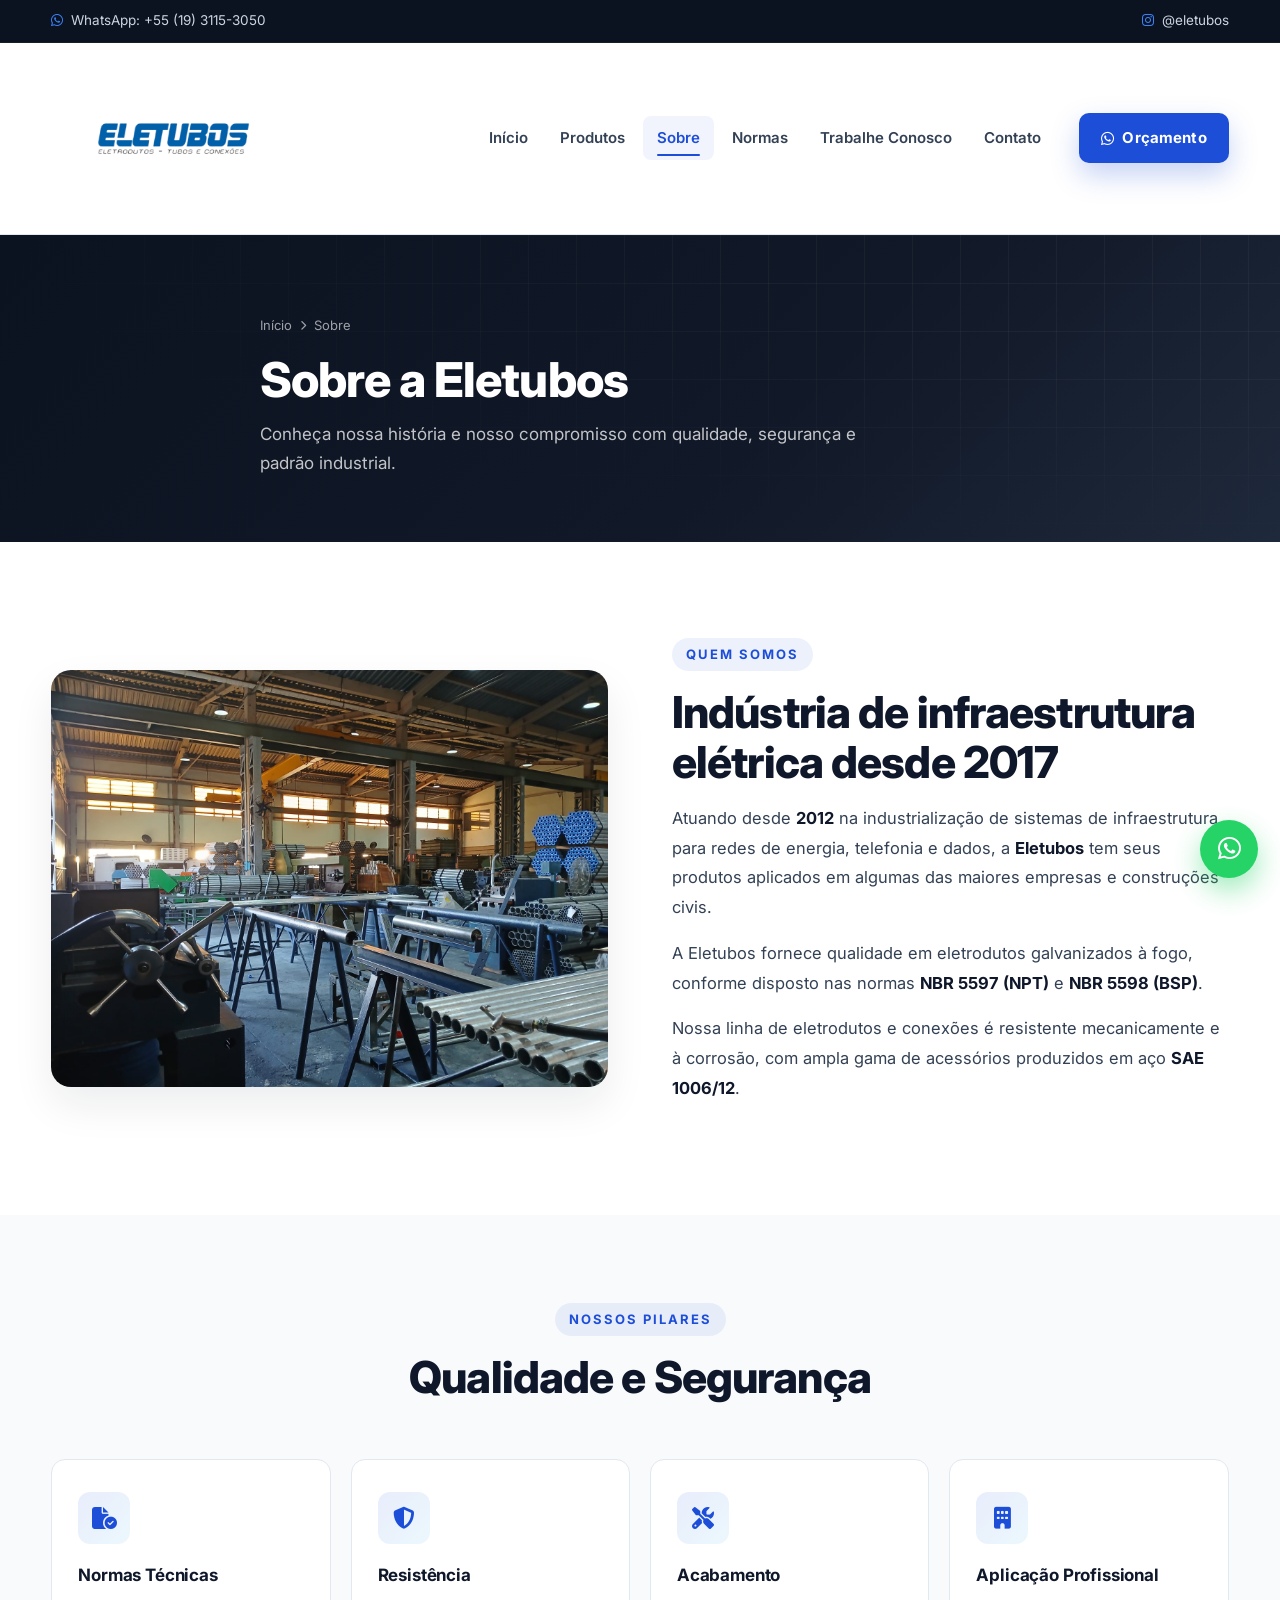
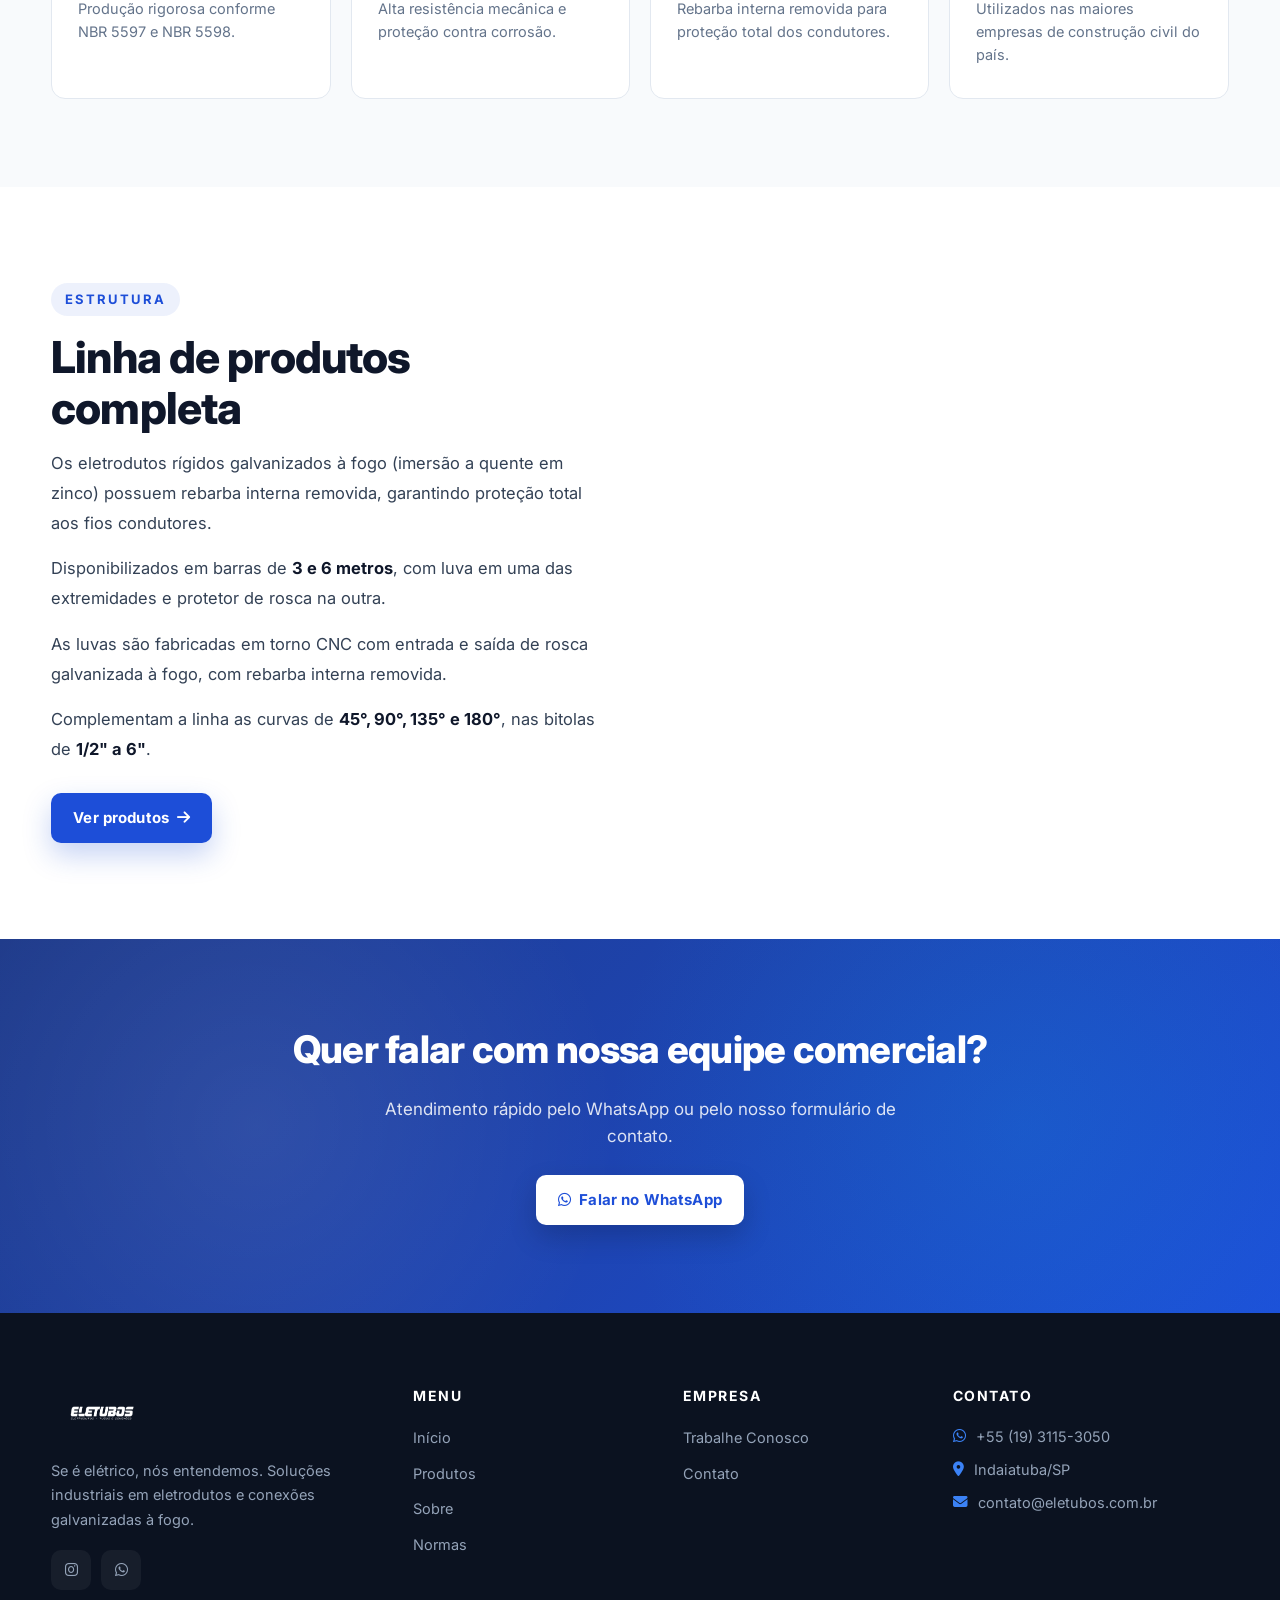
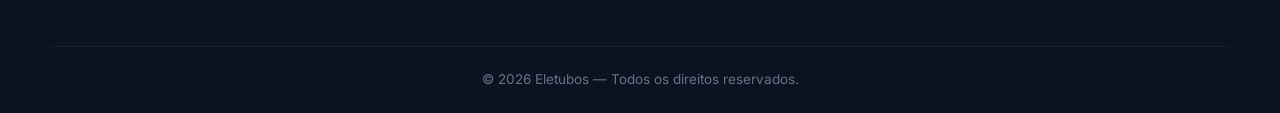
==== commit c422956a: "Update sobre.html" ====
--- a/sobre.html
+++ b/sobre.html
@@ -4,7 +4,7 @@
   <meta charset="UTF-8" />
   <meta name="viewport" content="width=device-width, initial-scale=1.0" />
   <title>Sobre | Eletubos</title>
-  <meta name="description" content="Conheça a história da Eletubos, indústria de eletrodutos galvanizados à fogo desde 2012." />
+  <meta name="description" content="Conheça a história da Eletubos, indústria de eletrodutos galvanizados à fogo desde 2017." />
 
   <link rel="stylesheet" href="css/style.css" />
   <link rel="stylesheet" href="https://cdnjs.cloudflare.com/ajax/libs/font-awesome/6.5.0/css/all.min.css" />
@@ -61,7 +61,7 @@
 
         <div class="about-text fade-in">
           <span class="section-eyebrow">Quem somos</span>
-          <h2 class="section-title">Indústria de infraestrutura elétrica desde 2012</h2>
+          <h2 class="section-title">Indústria de infraestrutura elétrica desde 2017</h2>
 
           <p>
             Atuando desde <strong>2012</strong> na industrialização de sistemas de infraestrutura
